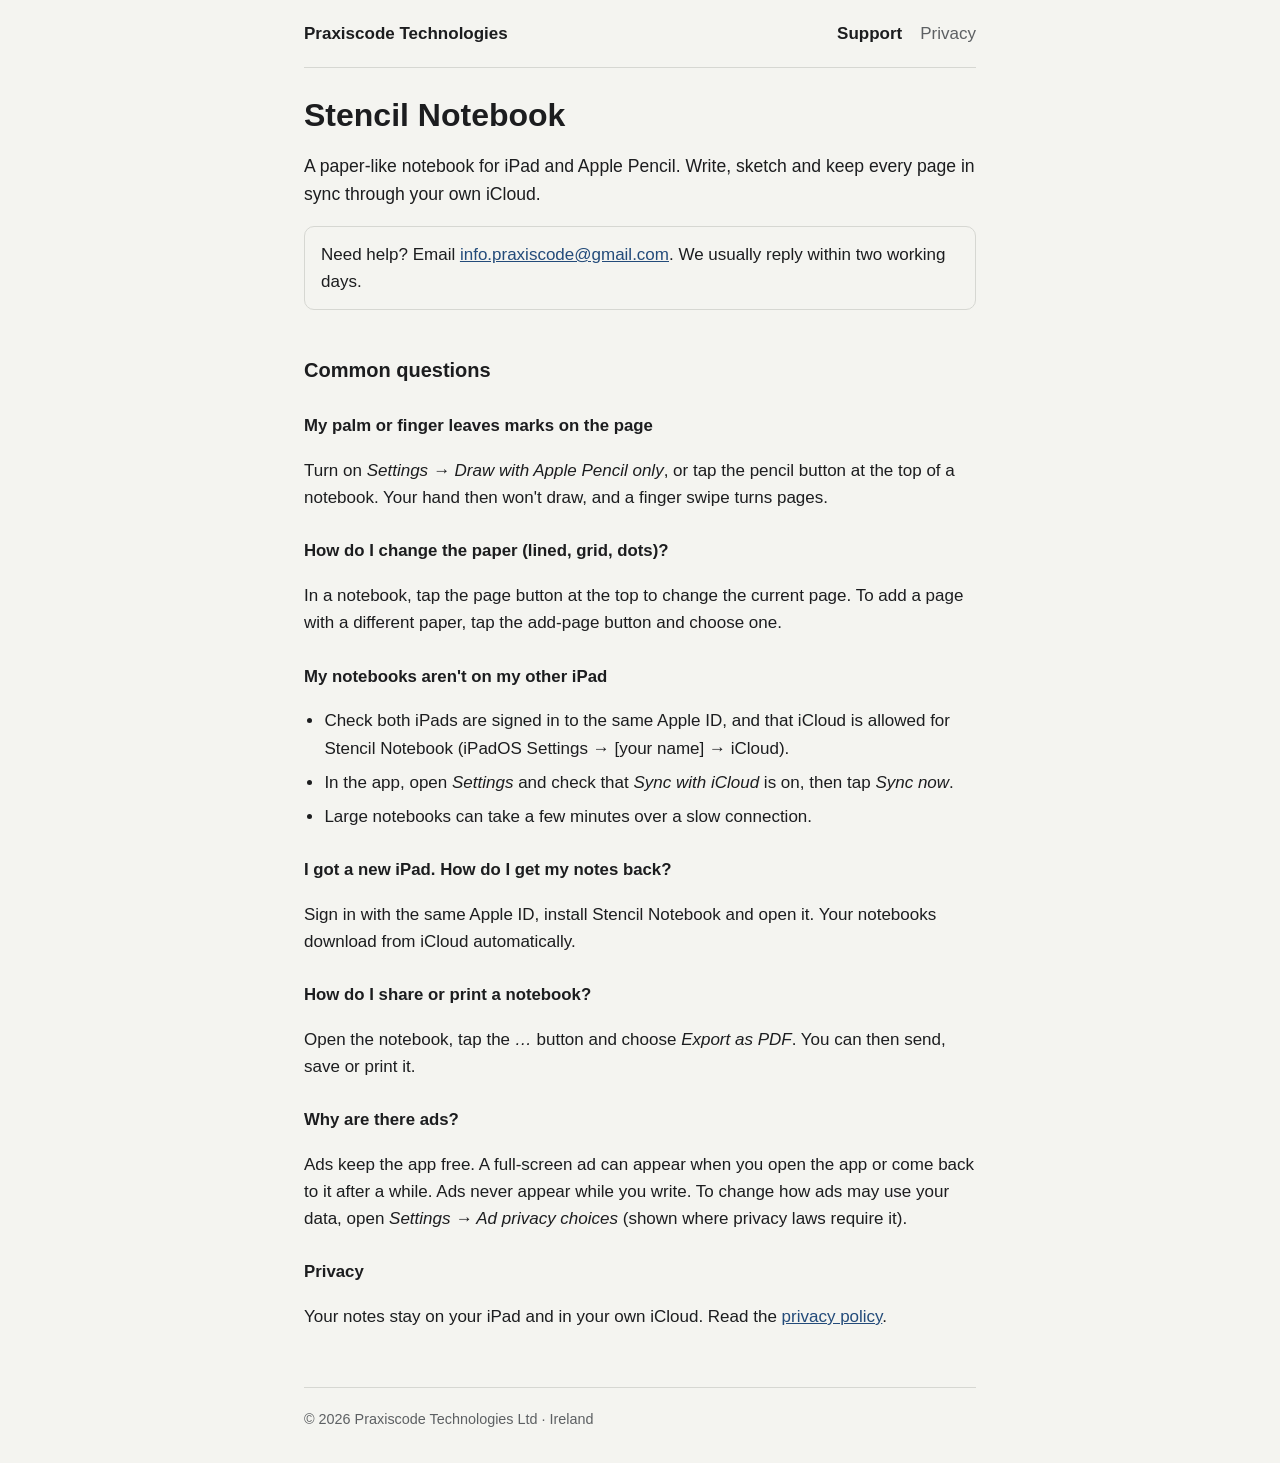
==== index.html @ fe026631 "Add files via upload" ====
<!doctype html>
<html lang="en">
<head>
<meta charset="utf-8">
<meta name="viewport" content="width=device-width, initial-scale=1">
<title>Stencil Notebook Support</title>
<meta name="description" content="Help for Stencil Notebook, the handwriting notebook for iPad.">
<link rel="stylesheet" href="style.css">
</head>
<body>
<header class="site">
  <a class="brand" href="index.html">Praxiscode Technologies</a>
  <nav><a href="index.html" aria-current="page">Support</a> <a href="privacy.html">Privacy</a></nav>
</header>

<main>
<h1>Stencil Notebook</h1>
<p class="lead">A paper-like notebook for iPad and Apple Pencil. Write, sketch and keep every page in
sync through your own iCloud.</p>

<p class="contact">Need help? Email <a href="mailto:info.praxiscode@gmail.com">info.praxiscode@gmail.com</a>.
We usually reply within two working days.</p>

<h2>Common questions</h2>

<h3>My palm or finger leaves marks on the page</h3>
<p>Turn on <em>Settings → Draw with Apple Pencil only</em>, or tap the pencil button at the top of a
notebook. Your hand then won't draw, and a finger swipe turns pages.</p>

<h3>How do I change the paper (lined, grid, dots)?</h3>
<p>In a notebook, tap the page button at the top to change the current page. To add a page with a
different paper, tap the add-page button and choose one.</p>

<h3>My notebooks aren't on my other iPad</h3>
<ul>
  <li>Check both iPads are signed in to the same Apple ID, and that iCloud is allowed for Stencil Notebook
      (iPadOS Settings → [your name] → iCloud).</li>
  <li>In the app, open <em>Settings</em> and check that <em>Sync with iCloud</em> is on, then tap <em>Sync now</em>.</li>
  <li>Large notebooks can take a few minutes over a slow connection.</li>
</ul>

<h3>I got a new iPad. How do I get my notes back?</h3>
<p>Sign in with the same Apple ID, install Stencil Notebook and open it. Your notebooks download from
iCloud automatically.</p>

<h3>How do I share or print a notebook?</h3>
<p>Open the notebook, tap the <em>…</em> button and choose <em>Export as PDF</em>. You can then send,
save or print it.</p>

<h3>Why are there ads?</h3>
<p>Ads keep the app free. A full-screen ad can appear when you open the app or come back to it after
a while. Ads never appear while you write. To change how ads may use your data, open
<em>Settings → Ad privacy choices</em> (shown where privacy laws require it).</p>

<h3>Privacy</h3>
<p>Your notes stay on your iPad and in your own iCloud. Read the <a href="privacy.html">privacy policy</a>.</p>
</main>

<footer class="site">© 2026 Praxiscode Technologies Ltd · Ireland</footer>
</body>
</html>
---- style.css ----
/* Plain, readable pages. System fonts only, so the site loads nothing from third parties. */
:root {
  --bg: #f4f4f0; --fg: #1c1d1f; --muted: #5d6063; --rule: #d6d7d2; --link: #234b7a;
  color-scheme: light;
}
@media (prefers-color-scheme: dark) {
  :root { --bg: #18191b; --fg: #e8e8e4; --muted: #a2a5a8; --rule: #33353a; --link: #9cc0ea; color-scheme: dark; }
}
* { box-sizing: border-box; }
body {
  margin: 0; background: var(--bg); color: var(--fg);
  font: 17px/1.6 -apple-system, BlinkMacSystemFont, "Segoe UI", Roboto, Helvetica, Arial, sans-serif;
  padding-left: max(20px, env(safe-area-inset-left)); padding-right: max(20px, env(safe-area-inset-right));
}
header.site, main, footer.site { max-width: 42rem; margin: 0 auto; }
header.site {
  display: flex; flex-wrap: wrap; gap: 12px; justify-content: space-between; align-items: baseline;
  padding-block: 20px; border-bottom: 1px solid var(--rule);
}
.brand { font-weight: 600; color: var(--fg); text-decoration: none; }
nav { display: flex; gap: 18px; }
nav a { color: var(--muted); text-decoration: none; }
nav a[aria-current="page"] { color: var(--fg); font-weight: 600; }
main { padding-block: 28px 40px; }
h1 { font-size: 2rem; line-height: 1.2; margin: 0 0 6px; text-wrap: balance; }
h2 { font-size: 1.25rem; margin: 2.2em 0 0.4em; }
h3 { font-size: 1.05rem; margin: 1.6em 0 0.3em; }
.meta { color: var(--muted); margin: 0 0 1.4em; }
.lead { font-size: 1.1rem; }
.contact { padding: 14px 16px; border: 1px solid var(--rule); border-radius: 10px; }
a { color: var(--link); }
ul { padding-left: 1.2em; }
li + li { margin-top: 0.4em; }
footer.site { color: var(--muted); font-size: 0.9rem; padding-block: 20px 32px; border-top: 1px solid var(--rule); }
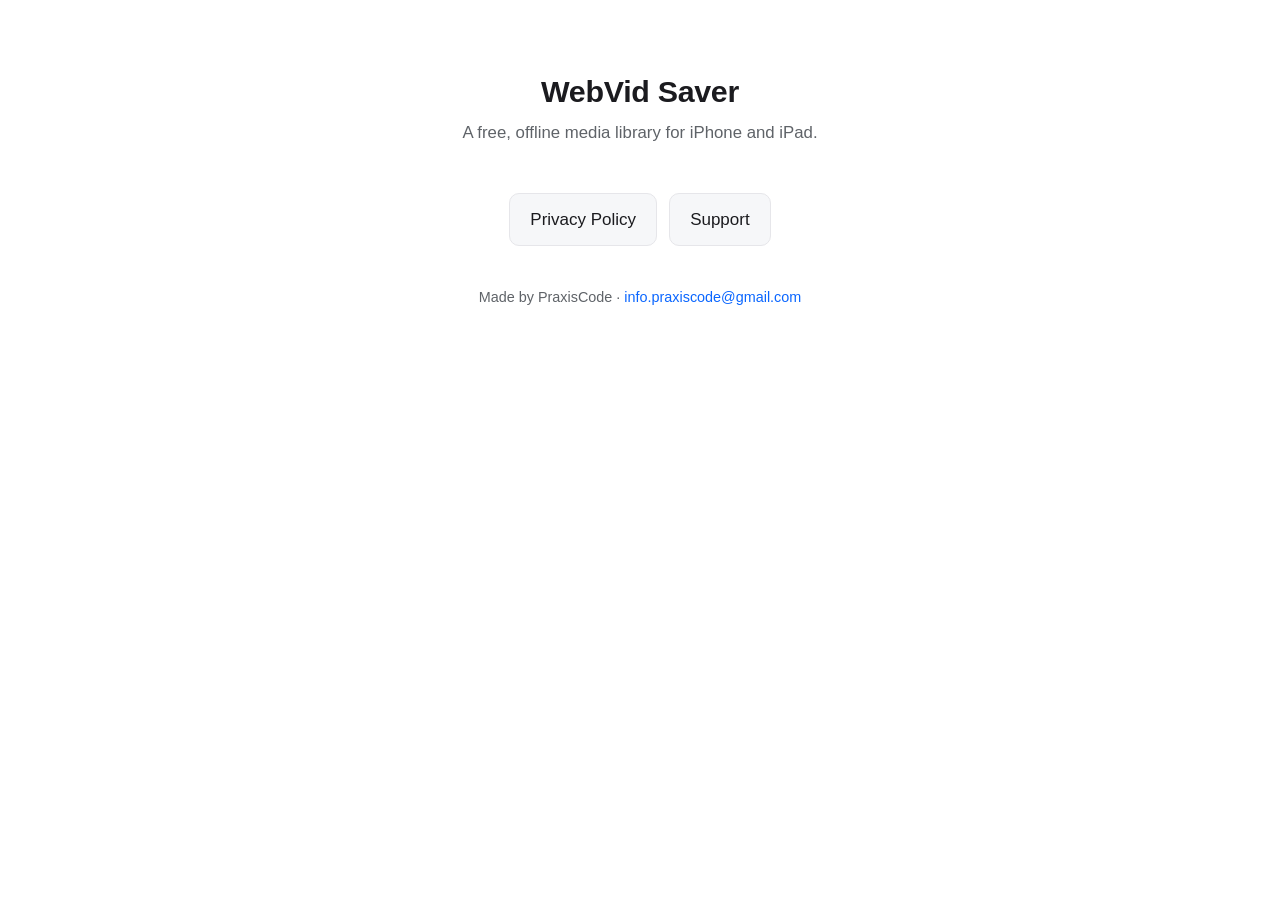
==== commit e251b8d5: "Add files via upload" ====
--- a/index.html
+++ b/index.html
@@ -1,61 +1,26 @@
-<!doctype html>
+<!DOCTYPE html>
 <html lang="en">
 <head>
 <meta charset="utf-8">
 <meta name="viewport" content="width=device-width, initial-scale=1">
-<title>Stencil Notebook Support</title>
-<meta name="description" content="Help for Stencil Notebook, the handwriting notebook for iPad.">
+<title>WebVid Saver</title>
 <link rel="stylesheet" href="style.css">
 </head>
 <body>
-<header class="site">
-  <a class="brand" href="index.html">Praxiscode Technologies</a>
-  <nav><a href="index.html" aria-current="page">Support</a> <a href="privacy.html">Privacy</a></nav>
-</header>
+<main>
+  <div class="hero">
+    <h1>WebVid Saver</h1>
+    <p>A free, offline media library for iPhone and iPad.</p>
+  </div>
 
-<main>
-<h1>Stencil Notebook</h1>
-<p class="lead">A paper-like notebook for iPad and Apple Pencil. Write, sketch and keep every page in
-sync through your own iCloud.</p>
+  <div class="links">
+    <a href="privacy-policy.html">Privacy Policy</a>
+    <a href="support.html">Support</a>
+  </div>
 
-<p class="contact">Need help? Email <a href="mailto:info.praxiscode@gmail.com">info.praxiscode@gmail.com</a>.
-We usually reply within two working days.</p>
-
-<h2>Common questions</h2>
-
-<h3>My palm or finger leaves marks on the page</h3>
-<p>Turn on <em>Settings → Draw with Apple Pencil only</em>, or tap the pencil button at the top of a
-notebook. Your hand then won't draw, and a finger swipe turns pages.</p>
-
-<h3>How do I change the paper (lined, grid, dots)?</h3>
-<p>In a notebook, tap the page button at the top to change the current page. To add a page with a
-different paper, tap the add-page button and choose one.</p>
-
-<h3>My notebooks aren't on my other iPad</h3>
-<ul>
-  <li>Check both iPads are signed in to the same Apple ID, and that iCloud is allowed for Stencil Notebook
-      (iPadOS Settings → [your name] → iCloud).</li>
-  <li>In the app, open <em>Settings</em> and check that <em>Sync with iCloud</em> is on, then tap <em>Sync now</em>.</li>
-  <li>Large notebooks can take a few minutes over a slow connection.</li>
-</ul>
-
-<h3>I got a new iPad. How do I get my notes back?</h3>
-<p>Sign in with the same Apple ID, install Stencil Notebook and open it. Your notebooks download from
-iCloud automatically.</p>
-
-<h3>How do I share or print a notebook?</h3>
-<p>Open the notebook, tap the <em>…</em> button and choose <em>Export as PDF</em>. You can then send,
-save or print it.</p>
-
-<h3>Why are there ads?</h3>
-<p>Ads keep the app free. A full-screen ad can appear when you open the app or come back to it after
-a while. Ads never appear while you write. To change how ads may use your data, open
-<em>Settings → Ad privacy choices</em> (shown where privacy laws require it).</p>
-
-<h3>Privacy</h3>
-<p>Your notes stay on your iPad and in your own iCloud. Read the <a href="privacy.html">privacy policy</a>.</p>
+  <footer>
+    <p>Made by PraxisCode · <a href="mailto:info.praxiscode@gmail.com">info.praxiscode@gmail.com</a></p>
+  </footer>
 </main>
-
-<footer class="site">© 2026 Praxiscode Technologies Ltd · Ireland</footer>
 </body>
 </html>
--- a/style.css
+++ b/style.css
@@ -1,34 +1,97 @@
-/* Plain, readable pages. System fonts only, so the site loads nothing from third parties. */
 :root {
-  --bg: #f4f4f0; --fg: #1c1d1f; --muted: #5d6063; --rule: #d6d7d2; --link: #234b7a;
-  color-scheme: light;
+  --bg: #ffffff;
+  --fg: #1b1b1f;
+  --muted: #5f6368;
+  --accent: #0a66ff;
+  --line: #e6e6ea;
+  --card: #f6f7f9;
 }
 @media (prefers-color-scheme: dark) {
-  :root { --bg: #18191b; --fg: #e8e8e4; --muted: #a2a5a8; --rule: #33353a; --link: #9cc0ea; color-scheme: dark; }
+  :root {
+    --bg: #0f1115;
+    --fg: #e8e9ed;
+    --muted: #a0a4ad;
+    --accent: #5b9bff;
+    --line: #262a31;
+    --card: #171a20;
+  }
 }
+
 * { box-sizing: border-box; }
+
+html { -webkit-text-size-adjust: 100%; }
+
 body {
-  margin: 0; background: var(--bg); color: var(--fg);
-  font: 17px/1.6 -apple-system, BlinkMacSystemFont, "Segoe UI", Roboto, Helvetica, Arial, sans-serif;
-  padding-left: max(20px, env(safe-area-inset-left)); padding-right: max(20px, env(safe-area-inset-right));
+  margin: 0;
+  background: var(--bg);
+  color: var(--fg);
+  font-family: -apple-system, BlinkMacSystemFont, "Segoe UI", Roboto, Helvetica, Arial, sans-serif;
+  line-height: 1.6;
+  font-size: 17px;
 }
-header.site, main, footer.site { max-width: 42rem; margin: 0 auto; }
-header.site {
-  display: flex; flex-wrap: wrap; gap: 12px; justify-content: space-between; align-items: baseline;
-  padding-block: 20px; border-bottom: 1px solid var(--rule);
+
+main {
+  max-width: 720px;
+  margin: 0 auto;
+  padding: 48px 20px 72px;
 }
-.brand { font-weight: 600; color: var(--fg); text-decoration: none; }
-nav { display: flex; gap: 18px; }
-nav a { color: var(--muted); text-decoration: none; }
-nav a[aria-current="page"] { color: var(--fg); font-weight: 600; }
-main { padding-block: 28px 40px; }
-h1 { font-size: 2rem; line-height: 1.2; margin: 0 0 6px; text-wrap: balance; }
-h2 { font-size: 1.25rem; margin: 2.2em 0 0.4em; }
-h3 { font-size: 1.05rem; margin: 1.6em 0 0.3em; }
-.meta { color: var(--muted); margin: 0 0 1.4em; }
-.lead { font-size: 1.1rem; }
-.contact { padding: 14px 16px; border: 1px solid var(--rule); border-radius: 10px; }
-a { color: var(--link); }
-ul { padding-left: 1.2em; }
-li + li { margin-top: 0.4em; }
-footer.site { color: var(--muted); font-size: 0.9rem; padding-block: 20px 32px; border-top: 1px solid var(--rule); }
+
+h1 {
+  font-size: 1.9rem;
+  line-height: 1.25;
+  margin: 0 0 8px;
+  letter-spacing: -0.01em;
+}
+
+h2 {
+  font-size: 1.2rem;
+  margin: 2em 0 0.4em;
+  padding-top: 0.6em;
+  border-top: 1px solid var(--line);
+}
+
+p { margin: 0.6em 0; }
+
+em { color: var(--muted); font-style: normal; font-size: 0.95rem; }
+
+ul { margin: 0.6em 0; padding-left: 1.3em; }
+li { margin: 0.35em 0; }
+
+a { color: var(--accent); text-decoration: none; }
+a:hover { text-decoration: underline; }
+
+strong { font-weight: 600; }
+
+/* Simple landing hero (index.html) */
+.hero { text-align: center; padding: 24px 0 8px; }
+.hero p { color: var(--muted); font-size: 1.05rem; }
+
+.links {
+  display: flex;
+  flex-wrap: wrap;
+  gap: 12px;
+  justify-content: center;
+  margin: 28px 0;
+}
+.links a {
+  display: inline-block;
+  padding: 12px 20px;
+  background: var(--card);
+  border: 1px solid var(--line);
+  border-radius: 10px;
+  color: var(--fg);
+  font-weight: 500;
+}
+.links a:hover { text-decoration: none; border-color: var(--accent); }
+
+footer {
+  margin-top: 40px;
+  color: var(--muted);
+  font-size: 0.9rem;
+  text-align: center;
+}
+
+@media (max-width: 480px) {
+  main { padding: 28px 16px 56px; }
+  h1 { font-size: 1.6rem; }
+}
